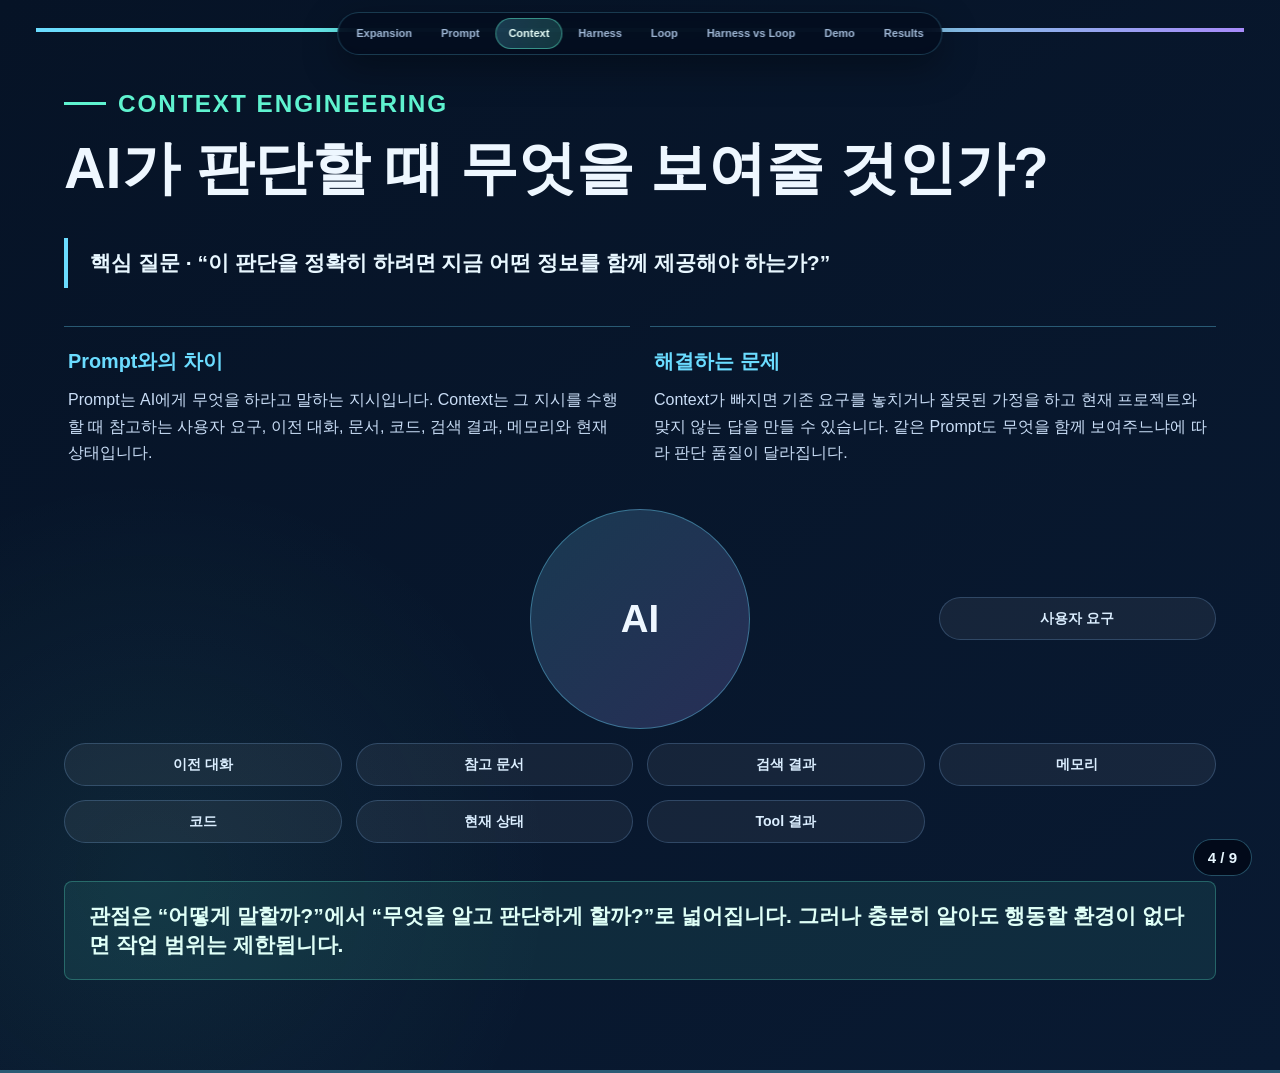
==== presentation/context.html @ 9043e874 "feat: convert presentation to multipage navigation" ====
<!doctype html>
<html lang="ko">
<head>
  <meta charset="utf-8">
  <meta name="viewport" content="width=device-width, initial-scale=1">
  <title>Context · Loop Engineering</title>
  <link rel="stylesheet" href="styles.css">
</head>
<body data-page="context" data-previous-page="prompt.html" data-next-page="harness.html">
  <nav class="chapter-nav" aria-label="Chapter navigation"><a href="expansion.html" data-page="expansion">Expansion</a><a href="prompt.html" data-page="prompt">Prompt</a><a href="context.html" data-page="context" class="active" aria-current="page">Context</a><a href="harness.html" data-page="harness">Harness</a><a href="loop.html" data-page="loop">Loop</a><a href="harness-vs-loop.html" data-page="harness-loop">Harness vs Loop</a><a href="demo.html" data-page="demo">Demo</a><a href="results.html" data-page="results">Results</a></nav>
  <main class="deck">

        <section id="chapter-context" class="slide spread concept-slide" data-chapter="context">
          <header><p class="eyebrow">Context Engineering</p><h2>AI가 판단할 때 무엇을 보여줄 것인가?</h2></header>
          <div class="question">핵심 질문 · “이 판단을 정확히 하려면 지금 어떤 정보를 함께 제공해야 하는가?”</div>
          <div class="narrative cols-2">
            <article><h3>Prompt와의 차이</h3><p>Prompt는 AI에게 무엇을 하라고 말하는 지시입니다. Context는 그 지시를 수행할 때 참고하는 사용자 요구, 이전 대화, 문서, 코드, 검색 결과, 메모리와 현재 상태입니다.</p></article>
            <article><h3>해결하는 문제</h3><p>Context가 빠지면 기존 요구를 놓치거나 잘못된 가정을 하고 현재 프로젝트와 맞지 않는 답을 만들 수 있습니다. 같은 Prompt도 무엇을 함께 보여주느냐에 따라 판단 품질이 달라집니다.</p></article>
          </div>
          <div class="context-map"><div class="center-node">AI</div><span>사용자 요구</span><span>이전 대화</span><span>참고 문서</span><span>검색 결과</span><span>메모리</span><span>코드</span><span>현재 상태</span><span>Tool 결과</span></div>
          <div class="callout">관점은 “어떻게 말할까?”에서 “무엇을 알고 판단하게 할까?”로 넓어집니다. 그러나 충분히 알아도 행동할 환경이 없다면 작업 범위는 제한됩니다.</div>
        </section>

  </main>
  <div class="page-position">4 / 9</div>

  <script src="script.js"></script>
</body>
</html>
---- presentation/styles.css ----
:root {
  --bg: #020817;
  --stage: #071428;
  --stage-2: #0b1b35;
  --panel: rgba(12, 29, 58, 0.84);
  --panel-soft: rgba(18, 39, 76, 0.64);
  --line: rgba(142, 197, 255, 0.22);
  --ink: #eef7ff;
  --muted: #9bb1cf;
  --cyan: #6bdcff;
  --mint: #5ff3d0;
  --violet: #a78bfa;
  --pink: #f472b6;
}

* {
  box-sizing: border-box;
}

html,
body {
  min-height: 100%;
  scroll-behavior: smooth;
  overflow-y: auto;
}

body {
  margin: 0;
  background:
    radial-gradient(circle at 16% 14%, rgba(107, 220, 255, 0.2), transparent 28%),
    radial-gradient(circle at 88% 12%, rgba(167, 139, 250, 0.18), transparent 28%),
    radial-gradient(circle at 60% 100%, rgba(95, 243, 208, 0.11), transparent 30%),
    var(--bg);
  color: var(--ink);
  font-family: Inter, "Segoe UI", Arial, sans-serif;
  overflow-x: hidden;
  overflow-y: auto;
}

.deck {
  background: #01050e;
  display: block;
  height: auto;
  min-height: 100vh;
  overflow: visible;
  padding: 0;
}

.chapter-nav {
  align-items: center;
  backdrop-filter: blur(16px);
  background: rgba(3, 12, 29, 0.9);
  border: 1px solid rgba(107, 220, 255, 0.22);
  border-radius: 999px;
  box-shadow: 0 12px 36px rgba(0, 0, 0, 0.34);
  display: flex;
  gap: 3px;
  left: 50%;
  max-width: calc(100vw - 32px);
  padding: 5px;
  position: fixed;
  top: 12px;
  transform: translateX(-50%);
  z-index: 50;
}

.chapter-nav a {
  border: 1px solid transparent;
  border-radius: 999px;
  color: #9fb7d5;
  font-size: clamp(11px, 0.82vw, 14px);
  font-weight: 800;
  line-height: 1;
  padding: 9px 12px;
  text-decoration: none;
  transition: background 160ms ease, border-color 160ms ease, color 160ms ease;
  white-space: nowrap;
}

.chapter-nav a:hover,
.chapter-nav a:focus-visible {
  border-color: rgba(107, 220, 255, 0.34);
  color: #eaf9ff;
  outline: none;
}

.chapter-nav a.active {
  background: linear-gradient(110deg, rgba(107, 220, 255, 0.22), rgba(95, 243, 208, 0.18));
  border-color: rgba(95, 243, 208, 0.48);
  color: #e8fff9;
}

.slide {
  background:
    linear-gradient(145deg, rgba(7, 20, 40, 0.96), rgba(11, 27, 53, 0.96)),
    var(--stage);
  border: 0;
  border-bottom: 3px solid rgba(107, 220, 255, 0.36);
  border-radius: 0;
  box-shadow: none;
  display: grid;
  height: auto;
  min-height: 100vh;
  overflow: visible;
  padding: clamp(72px, 7vw, 112px) max(5vw, calc((100vw - 1440px) / 2));
  position: relative;
  scroll-margin-top: 0;
  width: 100%;
}

.slide + .slide {
  margin-top: clamp(56px, 9vh, 112px);
}

.intro-copy {
  margin-top: 30px;
  max-width: 940px;
}

.start-button {
  background: linear-gradient(110deg, rgba(107, 220, 255, 0.2), rgba(95, 243, 208, 0.2));
  border: 1px solid rgba(95, 243, 208, 0.58);
  border-radius: 999px;
  color: #e8fff9;
  display: inline-block;
  font-size: clamp(16px, 1.3vw, 20px);
  font-weight: 850;
  margin-top: 32px;
  padding: 14px 22px;
  text-decoration: none;
}

.start-button:hover,
.start-button:focus-visible {
  background: linear-gradient(110deg, rgba(107, 220, 255, 0.32), rgba(95, 243, 208, 0.3));
  outline: 2px solid rgba(107, 220, 255, 0.48);
  outline-offset: 3px;
}

.slide:nth-child(even) {
  background:
    radial-gradient(circle at 86% 18%, rgba(167, 139, 250, 0.11), transparent 30%),
    linear-gradient(145deg, #08172d, #0b1c37);
}

.slide:nth-child(odd) {
  background:
    radial-gradient(circle at 12% 82%, rgba(95, 243, 208, 0.07), transparent 28%),
    linear-gradient(145deg, #061326, #091a32);
}

.slide.active {
  border-bottom-color: rgba(107, 220, 255, 0.54);
}

.slide::before {
  background: linear-gradient(90deg, var(--cyan), var(--mint), var(--violet));
  content: "";
  height: 4px;
  left: 36px;
  position: absolute;
  right: 36px;
  top: 28px;
}

.center {
  align-content: center;
}

.spread {
  align-content: start;
  gap: clamp(24px, 3vw, 42px);
}

h1,
h2,
h3,
p {
  margin: 0;
}

h1 {
  font-size: clamp(56px, 8vw, 118px);
  letter-spacing: 0;
  line-height: 1.02;
}

h2 {
  font-size: clamp(34px, 4.5vw, 68px);
  letter-spacing: 0;
  line-height: 1.12;
}

h3 {
  font-size: clamp(18px, 1.55vw, 24px);
  letter-spacing: 0;
  line-height: 1.3;
}

p,
li {
  color: var(--muted);
  font-size: clamp(14px, 1.25vw, 19px);
  line-height: 1.58;
}

ul {
  margin: 0;
  padding-left: 20px;
}

.eyebrow,
.stage-tag {
  color: var(--mint);
  font-size: clamp(22px, 1.9vw, 30px);
  font-weight: 900;
  letter-spacing: 0.08em;
  line-height: 1.15;
  text-transform: uppercase;
}

.slide > header .eyebrow {
  align-items: center;
  display: inline-flex;
  gap: 12px;
  margin-bottom: 18px;
}

.slide > header .eyebrow::before {
  background: var(--mint);
  content: "";
  height: 3px;
  width: 42px;
}

.stage-tag {
  font-size: clamp(16px, 1.25vw, 21px);
  letter-spacing: 0.06em;
}

.title-mark {
  color: rgba(107, 220, 255, 0.06);
  font-size: clamp(120px, 18vw, 260px);
  font-weight: 900;
  letter-spacing: 0;
  position: absolute;
  pointer-events: none;
  right: 54px;
  top: 34px;
  z-index: 0;
}

.slide > :not(.title-mark) {
  position: relative;
  z-index: 1;
}

.title-sub {
  color: #dbeeff;
  font-size: clamp(24px, 3vw, 42px);
  font-weight: 700;
  line-height: 1.38;
  margin-top: 26px;
}

.lead {
  color: #c9ddf6;
  font-size: clamp(19px, 1.8vw, 29px);
  font-weight: 650;
  line-height: 1.5;
}

.card,
.phase,
.result-card {
  background: linear-gradient(160deg, var(--panel), rgba(9, 23, 45, 0.7));
  border: 1px solid var(--line);
  border-radius: 8px;
  height: auto;
  overflow: visible;
  padding: 22px;
}

.card.soft {
  background: var(--panel-soft);
}

.grid,
.compare,
.score-grid,
.summary-grid,
.timeline-layout,
.insight-list {
  display: grid;
  gap: 18px;
}

.cols-2,
.compare {
  grid-template-columns: repeat(2, minmax(0, 1fr));
}

.cols-3,
.score-grid {
  grid-template-columns: repeat(3, minmax(0, 1fr));
}

.evolution {
  display: grid;
  gap: 14px;
  grid-template-columns: repeat(4, minmax(0, 1fr));
}

.phase {
  display: flex;
  flex-direction: column;
  gap: 12px;
  height: auto;
  min-height: 230px;
  position: relative;
}

.phase:not(:last-child)::after {
  color: var(--cyan);
  content: ">";
  font-size: 30px;
  font-weight: 900;
  position: absolute;
  right: -23px;
  top: 46%;
}

.phase b {
  color: var(--cyan);
  display: block;
  font-size: 13px;
  margin-bottom: 6px;
}

.phase h3 {
  font-size: clamp(22px, 2vw, 34px);
  margin-bottom: 0;
}

.phase em {
  color: #dbeeff;
  font-style: normal;
  font-weight: 800;
  line-height: 1.48;
  margin-top: auto;
  position: static;
}

.explain {
  display: grid;
  gap: 12px;
  grid-template-columns: repeat(2, minmax(0, 1fr));
}

.explain p {
  background: rgba(255, 255, 255, 0.055);
  border: 1px solid rgba(142, 197, 255, 0.16);
  border-radius: 8px;
  color: #dbeeff;
  font-size: clamp(15px, 1.18vw, 20px);
  font-weight: 650;
  min-height: 84px;
  padding: 18px;
}

.question {
  border-left: 4px solid var(--cyan);
  color: #e8f7ff;
  font-size: clamp(18px, 1.65vw, 26px);
  font-weight: 800;
  line-height: 1.4;
  padding: 10px 0 10px 22px;
}

.narrative {
  display: grid;
  gap: 20px;
}

.narrative article {
  border-top: 1px solid rgba(107, 220, 255, 0.34);
  padding: 22px 4px 4px;
}

.narrative h3 {
  color: var(--cyan);
  margin-bottom: 12px;
}

.narrative p,
.narrative li {
  color: #c9ddf6;
  font-size: clamp(16px, 1.25vw, 20px);
  line-height: 1.65;
}

.narrative ul {
  margin-top: 16px;
}

.agent-flow {
  border-bottom: 1px solid var(--line);
  border-top: 1px solid var(--line);
  padding: 22px 0;
}

.loop-elements {
  display: grid;
  gap: 12px;
  grid-template-columns: repeat(4, minmax(0, 1fr));
}

.loop-elements article {
  background: rgba(255, 255, 255, 0.05);
  border-left: 3px solid var(--violet);
  min-height: 96px;
  padding: 16px;
}

.loop-elements b {
  color: #efeaff;
  display: block;
  margin-bottom: 8px;
}

.repeat-compare {
  display: grid;
  gap: 20px;
  grid-template-columns: repeat(2, minmax(0, 1fr));
}

.repeat-compare article {
  background: rgba(255, 255, 255, 0.045);
  border: 1px solid var(--line);
  padding: 22px;
}

.repeat-compare article:last-child {
  border-color: rgba(95, 243, 208, 0.5);
}

.repeat-compare h3 {
  margin-bottom: 12px;
}

.repeat-compare em {
  color: var(--mint);
  display: block;
  font-style: normal;
  font-weight: 750;
  margin-top: 14px;
}

.harness-boundary {
  border: 2px solid rgba(107, 220, 255, 0.38);
  height: auto;
  padding: clamp(24px, 3vw, 42px);
}

.harness-boundary > span {
  background: var(--stage);
  color: var(--cyan);
  display: inline-block;
  font-weight: 900;
  line-height: 1.4;
  margin-bottom: 24px;
  padding: 4px 12px;
  position: static;
}

.harness-boundary .flow {
  justify-content: center;
  margin-bottom: 22px;
}

.harness-boundary p {
  color: #dbeeff;
  text-align: center;
}

.flow,
.loop-diagram {
  align-items: center;
  display: flex;
  flex-wrap: wrap;
  gap: 12px;
}

.big-flow .node,
.demo-flow .node {
  min-height: 86px;
}

.node {
  align-items: center;
  background: rgba(107, 220, 255, 0.08);
  border: 1px solid rgba(107, 220, 255, 0.3);
  border-radius: 8px;
  color: var(--ink);
  display: flex;
  font-size: clamp(15px, 1.35vw, 21px);
  font-weight: 850;
  justify-content: center;
  min-height: 72px;
  min-width: 112px;
  padding: 14px 16px;
  text-align: center;
}

.node.mint {
  background: rgba(95, 243, 208, 0.09);
  border-color: rgba(95, 243, 208, 0.34);
}

.node.violet {
  background: rgba(167, 139, 250, 0.1);
  border-color: rgba(167, 139, 250, 0.36);
}

.arrow {
  color: var(--cyan);
  font-size: clamp(22px, 2.1vw, 34px);
  font-weight: 900;
}

.callout,
.relationship {
  background: rgba(95, 243, 208, 0.09);
  border: 1px solid rgba(95, 243, 208, 0.28);
  border-radius: 8px;
  color: #dffff7;
  font-size: clamp(18px, 1.65vw, 26px);
  font-weight: 750;
  line-height: 1.35;
  padding: 20px 24px;
}

.context-map {
  align-items: center;
  display: grid;
  gap: 14px;
  grid-template-columns: repeat(4, minmax(0, 1fr));
}

.context-map .center-node {
  align-items: center;
  aspect-ratio: 1;
  background: linear-gradient(135deg, rgba(107, 220, 255, 0.18), rgba(167, 139, 250, 0.2));
  border: 1px solid rgba(107, 220, 255, 0.38);
  border-radius: 999px;
  display: flex;
  font-size: clamp(28px, 3vw, 46px);
  font-weight: 900;
  grid-column: 2 / span 2;
  justify-content: center;
  margin: 0 auto;
  width: min(22vw, 220px);
}

.context-map span,
.tool-ring span,
.conclusion-strip span {
  background: rgba(255, 255, 255, 0.06);
  border: 1px solid var(--line);
  border-radius: 999px;
  color: #dbeeff;
  font-size: clamp(13px, 1.1vw, 17px);
  font-weight: 750;
  padding: 11px 14px;
  text-align: center;
}

.harness-shell {
  align-items: center;
  display: grid;
  gap: 22px;
  grid-template-columns: 0.8fr 1.2fr;
}

.agent-core {
  align-items: center;
  aspect-ratio: 1;
  background: linear-gradient(135deg, rgba(107, 220, 255, 0.18), rgba(95, 243, 208, 0.14));
  border: 1px solid rgba(107, 220, 255, 0.36);
  border-radius: 8px;
  display: flex;
  font-size: clamp(30px, 3.2vw, 52px);
  font-weight: 900;
  justify-content: center;
  text-align: center;
}

.tool-ring {
  display: grid;
  gap: 14px;
  grid-template-columns: repeat(2, minmax(0, 1fr));
}

.compare .card {
  min-height: 290px;
}

.relationship {
  text-align: center;
}

.demo-goals {
  display: grid;
  gap: 16px;
  grid-template-columns: repeat(4, minmax(0, 1fr));
}

.demo-goals article {
  background: var(--panel-soft);
  border: 1px solid var(--line);
  border-radius: 8px;
  padding: 20px;
}

.demo-goals b {
  color: var(--cyan);
  display: block;
  font-size: 14px;
  margin-bottom: 12px;
  text-transform: uppercase;
}

.timeline-layout {
  grid-template-columns: 0.9fr 1.4fr;
}

.original-panel,
.iteration-panel {
  background: var(--panel-soft);
  border: 1px solid var(--line);
  border-radius: 8px;
  padding: 18px;
}

.image-frame {
  align-items: center;
  background: rgba(255, 255, 255, 0.05);
  border: 1px solid rgba(142, 197, 255, 0.18);
  border-radius: 8px;
  display: flex;
  justify-content: center;
  min-height: 210px;
  overflow: hidden;
  padding: 10px;
}

.image-frame img {
  border-radius: 8px;
  max-height: min(46vh, 620px);
  max-width: 100%;
  object-fit: contain;
}

.iteration-head {
  align-items: center;
  display: flex;
  justify-content: space-between;
  margin-bottom: 12px;
}

.score-chip {
  background: rgba(167, 139, 250, 0.16);
  border: 1px solid rgba(167, 139, 250, 0.35);
  border-radius: 999px;
  color: #efeaff;
  font-weight: 900;
  padding: 10px 14px;
}

.timeline-metrics {
  display: grid;
  gap: 10px;
  grid-template-columns: repeat(4, minmax(0, 1fr));
  margin-top: 12px;
}

.comparison-pair {
  display: grid;
  gap: 16px;
  grid-template-columns: repeat(2, minmax(0, 1fr));
}

.comparison-pair article {
  display: grid;
  gap: 10px;
}

.metric,
.chart-row {
  align-items: center;
  display: grid;
  gap: 12px;
  grid-template-columns: 72px 1fr 44px;
}

.metric {
  grid-template-columns: 94px 1fr 48px;
  margin-top: 10px;
}

.metric span,
.metric b,
.chart-row span,
.chart-row b {
  color: #dbeeff;
  font-size: clamp(11px, 0.9vw, 14px);
}

.track {
  background: rgba(255, 255, 255, 0.11);
  border-radius: 999px;
  height: 10px;
  overflow: hidden;
}

.track i {
  background: linear-gradient(90deg, var(--cyan), var(--mint));
  display: block;
  height: 100%;
}

.slider-wrap {
  align-items: center;
  display: grid;
  gap: 14px;
  grid-template-columns: auto 1fr auto;
}

.slider-wrap span {
  color: var(--muted);
  font-size: 14px;
  font-weight: 700;
}

input[type="range"] {
  accent-color: var(--mint);
  width: 100%;
}

.timeline-details {
  display: grid;
  gap: 18px;
  grid-template-columns: repeat(2, minmax(0, 1fr));
}

.timeline-details article,
.result-card {
  background: var(--panel-soft);
  border: 1px solid var(--line);
  border-radius: 8px;
  overflow: visible;
  padding: 16px;
}

.timeline-details ul {
  margin-top: 10px;
}

.timeline-details pre,
.prompt-box {
  background: rgba(0, 0, 0, 0.24);
  border: 1px solid rgba(142, 197, 255, 0.16);
  border-radius: 8px;
  color: #dbeeff;
  font-family: inherit;
  font-size: clamp(11px, 0.9vw, 14px);
  line-height: 1.42;
  margin: 10px 0 0;
  min-height: 160px;
  overflow: visible;
  padding: 12px;
  white-space: pre-wrap;
}

.summary-grid {
  grid-template-columns: repeat(4, minmax(0, 1fr));
}

.score-card {
  display: grid;
  gap: 14px;
  overflow: visible;
}

.line-chart {
  background: rgba(255, 255, 255, 0.04);
  border: 1px solid rgba(142, 197, 255, 0.14);
  border-radius: 8px;
  color: var(--muted);
  min-height: 135px;
  width: 100%;
}

.line-chart .axis {
  stroke: rgba(142, 197, 255, 0.28);
  stroke-width: 1;
}

.line-chart .series {
  fill: none;
  stroke: var(--mint);
  stroke-linecap: round;
  stroke-linejoin: round;
  stroke-width: 4;
}

.line-chart circle {
  fill: var(--cyan);
  stroke: var(--stage);
  stroke-width: 2;
}

.result-card .image-frame {
  min-height: 150px;
}

.result-card .image-frame img {
  max-height: min(34vh, 420px);
}

.priority {
  color: #c9ddf6;
  font-size: clamp(12px, 1vw, 15px);
  line-height: 1.35;
  margin-top: 12px;
}

.chart {
  display: grid;
  gap: 13px;
}

.insight-list {
  overflow: visible;
}

.insight-list p {
  background: rgba(255, 255, 255, 0.055);
  border: 1px solid rgba(142, 197, 255, 0.16);
  border-radius: 8px;
  color: #dbeeff;
  font-size: clamp(12px, 1vw, 15px);
  padding: 12px;
}

.no-data {
  align-items: center;
  border: 1px dashed rgba(155, 177, 207, 0.55);
  border-radius: 8px;
  color: var(--muted);
  display: flex;
  font-size: clamp(17px, 1.8vw, 26px);
  font-weight: 800;
  justify-content: center;
  min-height: 180px;
  padding: 22px;
  text-align: center;
}

.no-data.compact {
  min-height: 120px;
}

.conclusion-strip {
  display: flex;
  flex-wrap: wrap;
  gap: 12px;
  margin-top: 34px;
}

.footer,
.page-position {
  color: rgba(238, 247, 255, 0.62);
  font-size: 13px;
  position: fixed;
  z-index: 20;
}

.footer {
  bottom: 28px;
  left: 42px;
}

.page-position {
  backdrop-filter: blur(12px);
  background: rgba(2, 8, 23, 0.82);
  border: 1px solid rgba(107, 220, 255, 0.32);
  border-radius: 999px;
  bottom: 24px;
  color: #e8f7ff;
  font-size: 15px;
  font-weight: 850;
  padding: 9px 14px;
  right: 28px;
}

@media (max-width: 1180px) {
  .chapter-nav {
    border-radius: 14px;
    flex-wrap: wrap;
    justify-content: center;
    width: calc(100vw - 24px);
  }

  .slide {
    padding-top: 124px;
  }

  .evolution,
  .context-map,
  .loop-elements,
  .score-grid,
  .summary-grid,
  .timeline-metrics {
    grid-template-columns: repeat(2, minmax(0, 1fr));
  }

  .timeline-layout,
  .harness-shell {
    grid-template-columns: 1fr;
  }

  .phase::after {
    display: none;
  }
}

@media (max-width: 900px) {
  .chapter-nav {
    border-radius: 14px;
    flex-wrap: wrap;
    justify-content: center;
    top: 8px;
    width: calc(100vw - 16px);
  }

  .chapter-nav a {
    font-size: 10px;
    padding: 7px 8px;
  }

  .deck {
    padding: 0;
  }

  .slide {
    border-radius: 0;
    height: auto;
    min-height: 100vh;
    overflow: visible;
    padding-top: 118px;
    width: 100vw;
  }

  .slide + .slide {
    margin-top: 36px;
  }

  .evolution,
  .explain,
  .context-map,
  .harness-shell,
  .tool-ring,
  .compare,
  .demo-goals,
  .timeline-layout,
  .comparison-pair,
  .timeline-metrics,
  .timeline-details,
  .summary-grid,
  .score-grid,
  .cols-2,
  .cols-3 {
    grid-template-columns: 1fr;
  }

  .phase::after {
    display: none;
  }

  .loop-elements,
  .repeat-compare {
    grid-template-columns: 1fr;
  }
}

@media (max-width: 560px) {
  .chapter-nav {
    align-items: stretch;
    display: grid;
    grid-template-columns: repeat(4, minmax(0, 1fr));
  }

  .chapter-nav a {
    overflow-wrap: anywhere;
    text-align: center;
    white-space: normal;
  }

  .slide {
    padding-left: 22px;
    padding-right: 22px;
    padding-top: 142px;
  }

  h1 {
    font-size: clamp(44px, 15vw, 72px);
  }

  h2 {
    font-size: clamp(32px, 10vw, 52px);
  }
}
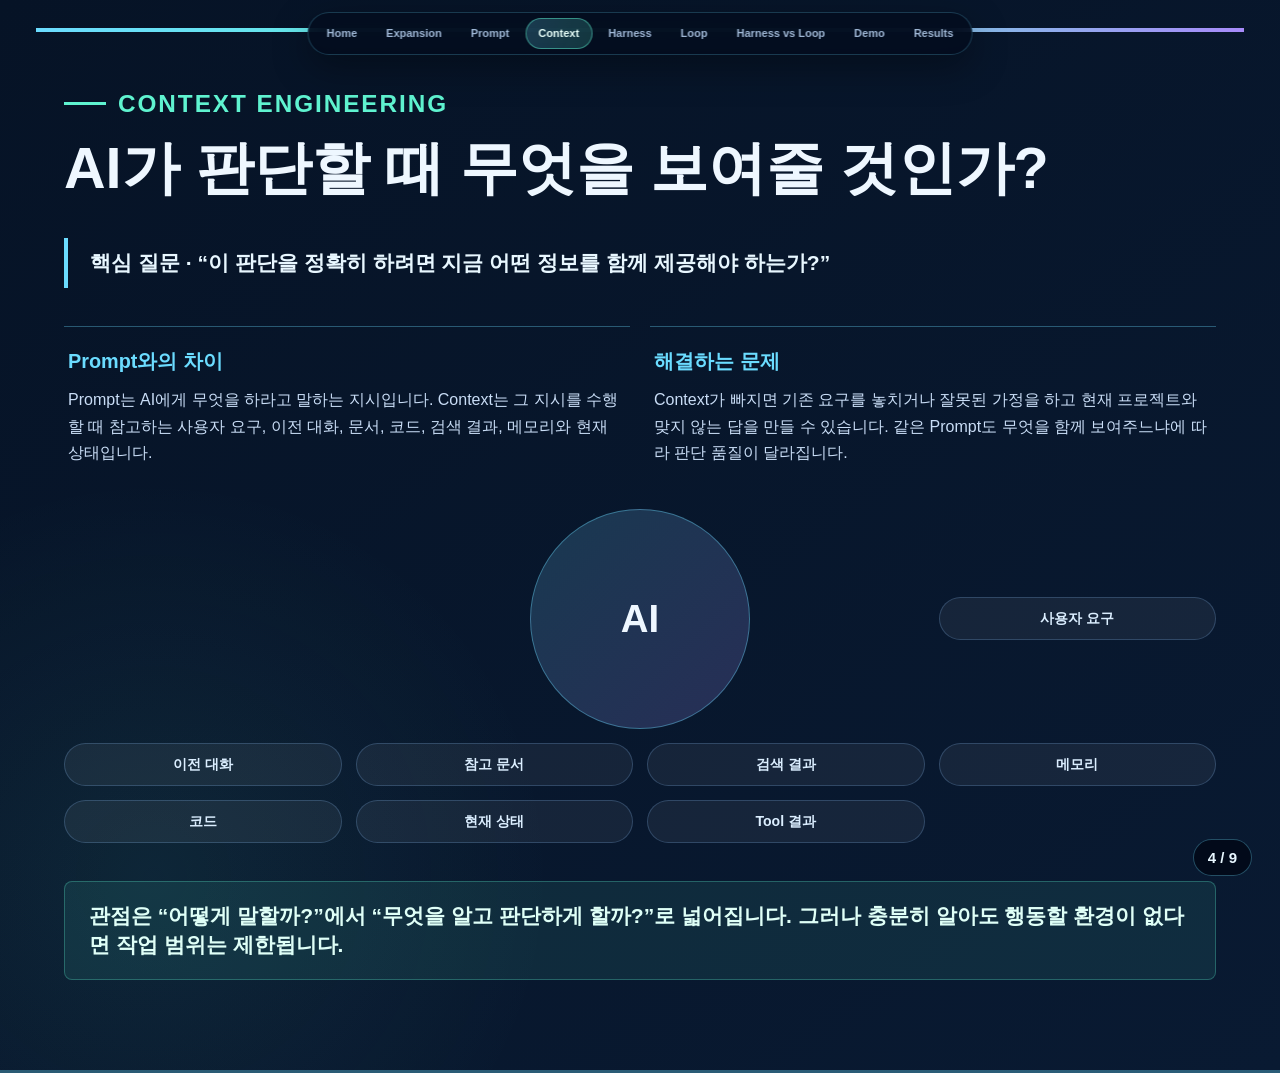
==== commit a8a4fee3: "chore: update loop experiment results" ====
--- a/presentation/context.html
+++ b/presentation/context.html
@@ -7,7 +7,7 @@
   <link rel="stylesheet" href="styles.css">
 </head>
 <body data-page="context" data-previous-page="prompt.html" data-next-page="harness.html">
-  <nav class="chapter-nav" aria-label="Chapter navigation"><a href="expansion.html" data-page="expansion">Expansion</a><a href="prompt.html" data-page="prompt">Prompt</a><a href="context.html" data-page="context" class="active" aria-current="page">Context</a><a href="harness.html" data-page="harness">Harness</a><a href="loop.html" data-page="loop">Loop</a><a href="harness-vs-loop.html" data-page="harness-loop">Harness vs Loop</a><a href="demo.html" data-page="demo">Demo</a><a href="results.html" data-page="results">Results</a></nav>
+  <nav class="chapter-nav" aria-label="Chapter navigation"><a href="index.html" data-page="index">Home</a><a href="expansion.html" data-page="expansion">Expansion</a><a href="prompt.html" data-page="prompt">Prompt</a><a href="context.html" data-page="context" class="active" aria-current="page">Context</a><a href="harness.html" data-page="harness">Harness</a><a href="loop.html" data-page="loop">Loop</a><a href="harness-vs-loop.html" data-page="harness-loop">Harness vs Loop</a><a href="demo.html" data-page="demo">Demo</a><a href="results.html" data-page="results">Results</a></nav>
   <main class="deck">
 
         <section id="chapter-context" class="slide spread concept-slide" data-chapter="context">
--- a/presentation/styles.css
+++ b/presentation/styles.css
@@ -115,6 +115,29 @@
 .intro-copy {
   margin-top: 30px;
   max-width: 940px;
+}
+
+.home-flow {
+  align-items: center;
+  display: flex;
+  flex-wrap: wrap;
+  gap: 10px;
+  margin-top: 28px;
+}
+
+.home-flow span {
+  background: rgba(255, 255, 255, 0.055);
+  border: 1px solid rgba(107, 220, 255, 0.3);
+  border-radius: 999px;
+  color: #e8f7ff;
+  font-size: clamp(15px, 1.3vw, 20px);
+  font-weight: 850;
+  padding: 10px 16px;
+}
+
+.home-flow b {
+  color: var(--mint);
+  font-size: 20px;
 }
 
 .start-button {
